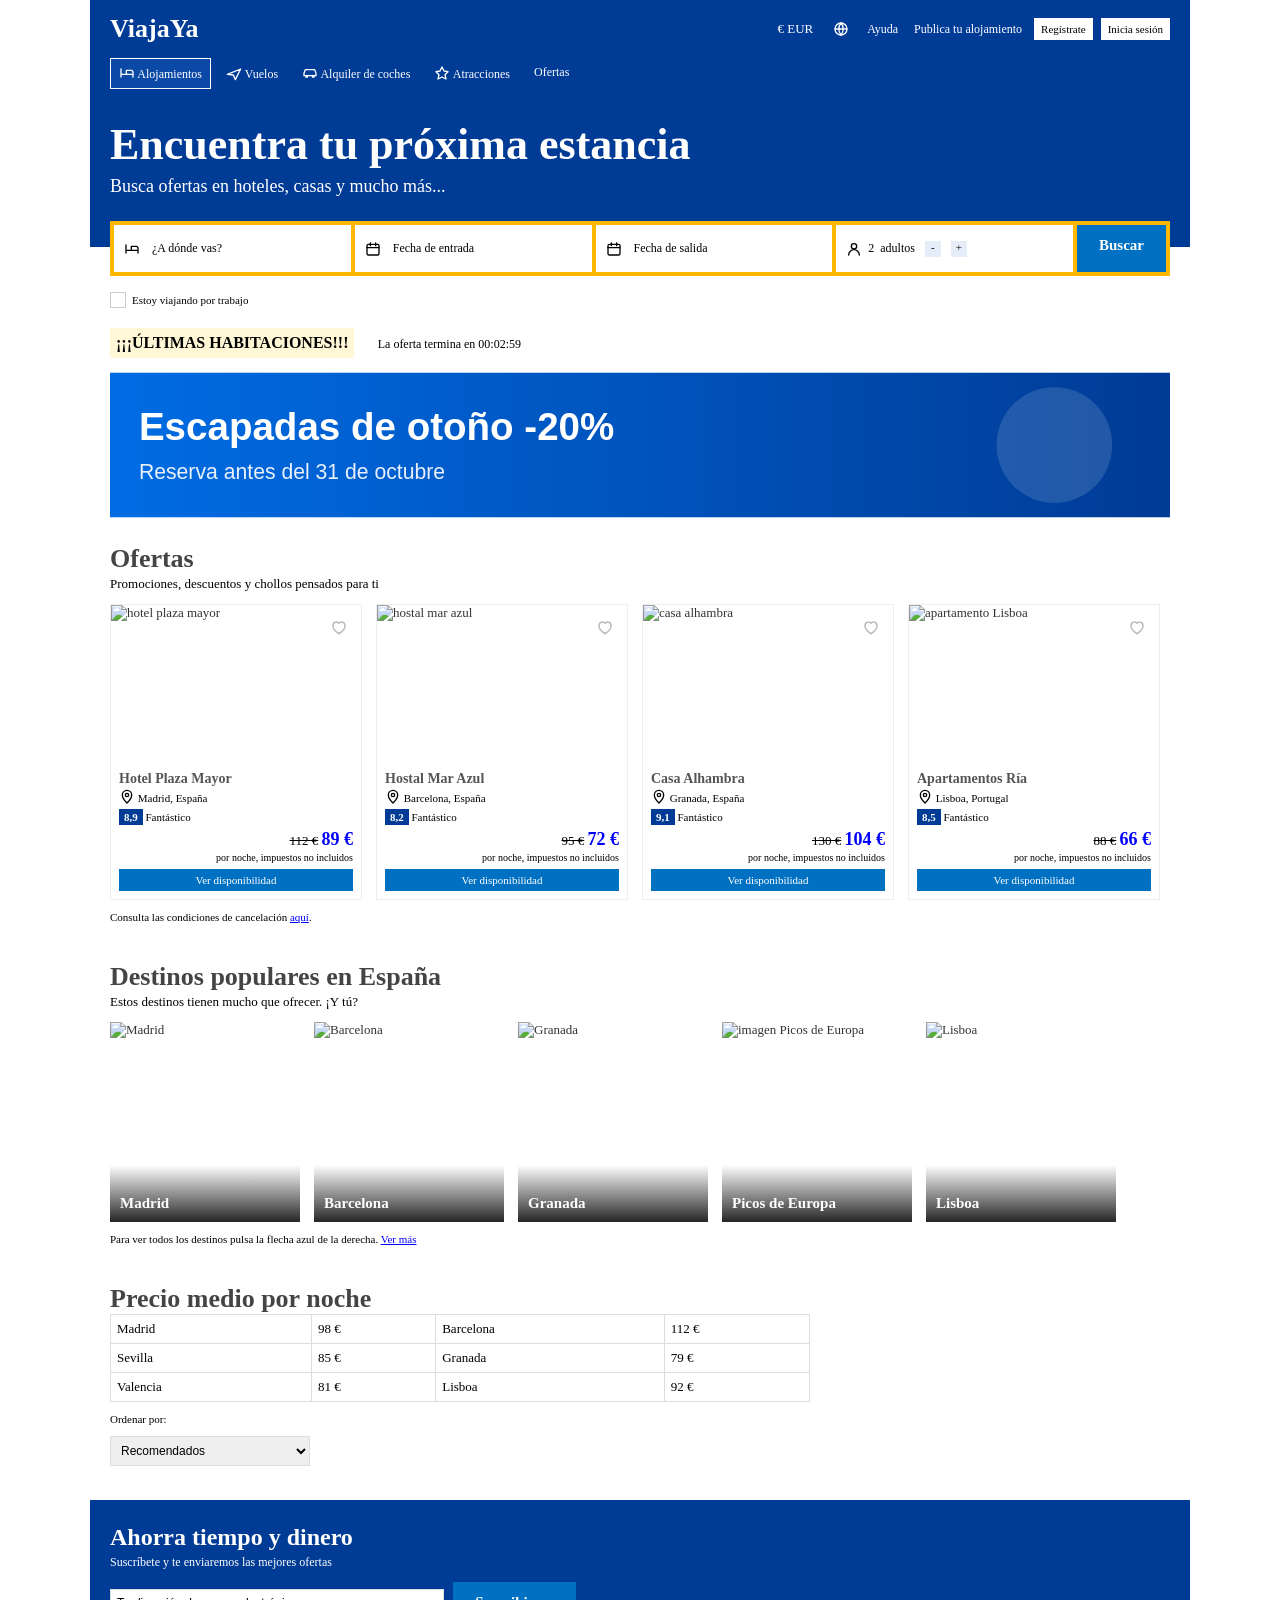
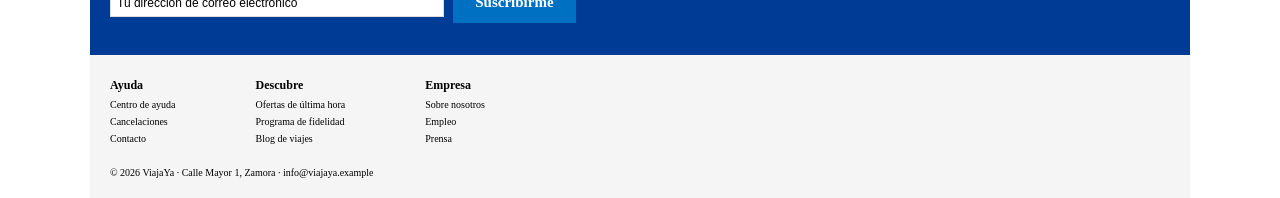
==== index.html @ 49c7dd2a "Rename viajaya.html to index.html" ====
<!DOCTYPE html>
<html lang="es">
<head>
<meta charset="utf-8">
<meta name="viewport" content="width=device-width, initial-scale=1, maximum-scale=1, user-scalable=no">
<title>Inicio</title>
<link rel="stylesheet" href="estilos-viajaya.css"> 
</head>
<body>
<div class="wrap">   

<div class="top">
  <div class="top1">
    <div class="logo">ViajaYa</div>
    <div class="right">
      <div class="lang">€ EUR
        <div class="dd"><div>EUR - Euro</div><div>USD - Dólar</div><div>GBP - Libra</div></div>
      </div>
      <div class="lang"><svg class="ic" aria-label="Seleccionar idioma" width="16" height="16" viewBox="0 0 24 24" fill="none" stroke="currentColor" stroke-width="2" stroke-linecap="round" stroke-linejoin="round"><circle cx="12" cy="12" r="9"/><path d="M3 12h18M12 3a14 14 0 0 1 0 18M12 3a14 14 0 0 0 0 18"/></svg>
        <div class="dd"><div>Español</div><div>English</div><div>Français</div></div>
      </div>
      <div class="link2" onclick="alert('Ayuda')">Ayuda</div>
      <div class="link2" onclick="alert('Publica tu alojamiento')">Publica tu alojamiento</div>
      <div class="reg" onclick="alert('Registro')">Regístrate</div>
      <div class="reg" onclick="alert('Acceso')">Inicia sesión</div>
    </div>
  </div>
  <div class="tabs">
    <div class="tab on" onclick="pestana(this)"><svg class="ic" aria-label="" width="16" height="16" viewBox="0 0 24 24" fill="none" stroke="currentColor" stroke-width="2" stroke-linecap="round" stroke-linejoin="round"><path d="M3 18V6M3 14h18v4M21 14v-3a3 3 0 0 0-3-3h-7v6"/></svg> Alojamientos</div>
    <div class="tab" onclick="pestana(this)"><svg class="ic" aria-label="" width="16" height="16" viewBox="0 0 24 24" fill="none" stroke="currentColor" stroke-width="2" stroke-linecap="round" stroke-linejoin="round"><path d="M2 14l20-8-8 16-3-7z"/></svg> Vuelos</div>
    <div class="tab" onclick="pestana(this)"><svg class="ic" aria-label="" width="16" height="16" viewBox="0 0 24 24" fill="none" stroke="currentColor" stroke-width="2" stroke-linecap="round" stroke-linejoin="round"><path d="M3 16v-4l2-5h14l2 5v4M3 16h18"/><circle cx="7" cy="17" r="1.500"/><circle cx="17" cy="17" r="1.500"/></svg> Alquiler de coches</div>
    <div class="tab" onclick="pestana(this)"><svg class="ic" aria-label="" width="16" height="16" viewBox="0 0 24 24" fill="none" stroke="currentColor" stroke-width="2" stroke-linecap="round" stroke-linejoin="round"><path d="M12 3l3 6 6 1-4.500 4.500L18 21l-6-3-6 3 1.500-6.500L3 10l6-1z"/></svg> Atracciones</div>
    <div class="tab" onclick="ir('ofertas')">Ofertas</div>
  </div>
  <div class="head">
    <div class="h1">Encuentra tu próxima estancia</div>
    <div class="sub">Busca ofertas en hoteles, casas y mucho más...</div>
  </div>
</div>

<div class="search" id="buscar">
  <div class="field"><svg class="ic" aria-label="Destino" width="16" height="16" viewBox="0 0 24 24" fill="none" stroke="currentColor" stroke-width="2" stroke-linecap="round" stroke-linejoin="round"><path d="M3 18V6M3 14h18v4M21 14v-3a3 3 0 0 0-3-3h-7v6"/></svg><label for="dest" class="ocultar">Destino</label><input type="text" aria-label="" id="dest" placeholder="¿A dónde vas?"></div>
  <div class="field"><svg class="ic" aria-label="Fecha de entrada" width="16" height="16" viewBox="0 0 24 24" fill="none" stroke="currentColor" stroke-width="2" stroke-linecap="round" stroke-linejoin="round"><rect x="3" y="5" width="18" height="16" rx="2"/><path d="M3 10h18M8 3v4M16 3v4"/></svg><label for="fin" class="ocultar">Fecha de entrada</label><input type="text" aria-label="" id="fin" placeholder="Fecha de entrada"></div>
  <div class="field"><svg class="ic" aria-label="Fecha de salida" width="16" height="16" viewBox="0 0 24 24" fill="none" stroke="currentColor" stroke-width="2" stroke-linecap="round" stroke-linejoin="round"><rect x="3" y="5" width="18" height="16" rx="2"/><path d="M3 10h18M8 3v4M16 3v4"/></svg><label for="fout" class="ocultar">Fecha de salida</label><input type="text" aria-label="" id="fout" placeholder="Fecha de salida"></div>
  <div class="field"><svg class="ic" aria-label="Número de adultos" width="16" height="16" viewBox="0 0 24 24" fill="none" stroke="currentColor" stroke-width="2" stroke-linecap="round" stroke-linejoin="round"><circle cx="12" cy="8" r="4"/><path d="M4 21a8 8 0 0 1 16 0"/></svg><span id="n">2</span> adultos
    <div class="mm" onclick="cambia(-1)">-</div><div class="mm" onclick="cambia(1)">+</div></div>
  <div class="go" onclick="buscar()">Buscar</div>
</div>
<div class="err" id="msg"></div>
<div class="opt"><div class="chk" onclick="this.classList.toggle('c')"></div> Estoy viajando por trabajo</div>

<div class="promo">¡¡¡ÚLTIMAS HABITACIONES!!!</div> <span class="cuenta">La oferta termina en <span id="cuenta">00:03:00</span></span>
<img class="banner" id="banner" alt="Escapadas de otoño -20%. Reserva antes del 31 de octubre" src="[data-uri]">

<div class="sec" id="ofertas">
  <div class="st">Ofertas</div>
  <div class="ss">Promociones, descuentos y chollos pensados para ti</div>
  <div class="row"><div class="hot" data-p="89"><img alt="hotel plaza mayor" src="https://picsum.photos/seed/hotel-madrid/250/160"><div class="fav" onclick="favorito(this)"><svg class="ic" aria-label="Marcar como favorito Hotel Plaza Mayor" width="18" height="18" viewBox="0 0 24 24" fill="none" stroke="currentColor" stroke-width="2" stroke-linecap="round" stroke-linejoin="round"><path d="M12 21s-8-5-8-11a4.500 4.500 0 0 1 8-3 4.500 4.500 0 0 1 8 3c0 6-8 11-8 11z"/></svg></div><div class="hn">Hotel Plaza Mayor</div><div class="hl"><svg class="ic" aria-label="Ubicación Hotel Plaza Mayor" width="16" height="16" viewBox="0 0 24 24" fill="none" stroke="currentColor" stroke-width="2" stroke-linecap="round" stroke-linejoin="round"><path d="M12 21s-7-6.500-7-12a7 7 0 0 1 14 0c0 5.500-7 12-7 12z"/><circle cx="12" cy="9" r="2.500"/></svg> Madrid, España</div><div class="rate"><span class="sc">8,9</span> Fantástico</div><div class="pr"><span class="old">112 €</span> <span class="new">89 €</span></div><div class="s">por noche, impuestos no incluidos</div><div class="b2" onclick="alert('Disponibilidad')">Ver disponibilidad</div></div><div class="hot" data-p="72"><img alt="hostal mar azul" src="https://picsum.photos/seed/hotel-barcelona/250/160"><div class="fav" onclick="favorito(this)"><svg class="ic" aria-label="Marcar como favorito Hostal Mar Azul" width="18" height="18" viewBox="0 0 24 24" fill="none" stroke="currentColor" stroke-width="2" stroke-linecap="round" stroke-linejoin="round"><path d="M12 21s-8-5-8-11a4.500 4.500 0 0 1 8-3 4.500 4.500 0 0 1 8 3c0 6-8 11-8 11z"/></svg></div><div class="hn">Hostal Mar Azul</div><div class="hl"><svg class="ic" aria-label="Ubicación Hostal Mar Azul" width="16" height="16" viewBox="0 0 24 24" fill="none" stroke="currentColor" stroke-width="2" stroke-linecap="round" stroke-linejoin="round"><path d="M12 21s-7-6.500-7-12a7 7 0 0 1 14 0c0 5.500-7 12-7 12z"/><circle cx="12" cy="9" r="2.500"/></svg> Barcelona, España</div><div class="rate"><span class="sc">8,2</span> Fantástico</div><div class="pr"><span class="old">95 €</span> <span class="new">72 €</span></div><div class="s">por noche, impuestos no incluidos</div><div class="b2" onclick="alert('Disponibilidad')">Ver disponibilidad</div></div><div class="hot" data-p="104"><img alt="casa alhambra" src="https://picsum.photos/seed/hotel-granada/250/160"><div class="fav" onclick="favorito(this)"><svg class="ic" aria-label="Marcar como favorito Casa Alhambra" width="18" height="18" viewBox="0 0 24 24" fill="none" stroke="currentColor" stroke-width="2" stroke-linecap="round" stroke-linejoin="round"><path d="M12 21s-8-5-8-11a4.500 4.500 0 0 1 8-3 4.500 4.500 0 0 1 8 3c0 6-8 11-8 11z"/></svg></div><div class="hn">Casa Alhambra</div><div class="hl"><svg class="ic" aria-label="Ubicación Casa Alhambra" width="16" height="16" viewBox="0 0 24 24" fill="none" stroke="currentColor" stroke-width="2" stroke-linecap="round" stroke-linejoin="round"><path d="M12 21s-7-6.500-7-12a7 7 0 0 1 14 0c0 5.500-7 12-7 12z"/><circle cx="12" cy="9" r="2.500"/></svg> Granada, España</div><div class="rate"><span class="sc">9,1</span> Fantástico</div><div class="pr"><span class="old">130 €</span> <span class="new">104 €</span></div><div class="s">por noche, impuestos no incluidos</div><div class="b2" onclick="alert('Disponibilidad')">Ver disponibilidad</div></div><div class="hot" data-p="66"><img alt="apartamento Lisboa" src="https://picsum.photos/seed/hotel-lisboa/250/160"><div class="fav" onclick="favorito(this)"><svg class="ic" aria-label="Marcar como favorito Apartamentos Ría" width="18" height="18" viewBox="0 0 24 24" fill="none" stroke="currentColor" stroke-width="2" stroke-linecap="round" stroke-linejoin="round"><path d="M12 21s-8-5-8-11a4.500 4.500 0 0 1 8-3 4.500 4.500 0 0 1 8 3c0 6-8 11-8 11z"/></svg></div><div class="hn">Apartamentos Ría</div><div class="hl"><svg class="ic" aria-label="Ubicación Apartamentos Ría" width="16" height="16" viewBox="0 0 24 24" fill="none" stroke="currentColor" stroke-width="2" stroke-linecap="round" stroke-linejoin="round"><path d="M12 21s-7-6.500-7-12a7 7 0 0 1 14 0c0 5.500-7 12-7 12z"/><circle cx="12" cy="9" r="2.500"/></svg> Lisboa, Portugal</div><div class="rate"><span class="sc">8,5</span> Fantástico</div><div class="pr"><span class="old">88 €</span> <span class="new">66 €</span></div><div class="s">por noche, impuestos no incluidos</div><div class="b2" onclick="alert('Disponibilidad')">Ver disponibilidad</div></div></div>
  <p>Consulta las condiciones de cancelación <a href="#">aquí</a>.</p>
</div>

<div class="sec">
  <div class="st">Destinos populares en España</div>
  <div class="ss">Estos destinos tienen mucho que ofrecer. ¡Y tú?</div>
  <div class="row"><div class="dest"><img alt="Madrid" src="https://picsum.photos/seed/madrid-city/190/200"><div class="dn">Madrid</div></div><div class="dest"><img alt="Barcelona" src="https://picsum.photos/seed/barcelona-beach/190/200"><div class="dn">Barcelona</div></div><div class="dest"><img alt="Granada" src="https://picsum.photos/seed/granada-alhambra/190/200"><div class="dn">Granada</div></div><div class="dest"><img alt="imagen Picos de Europa" src="https://picsum.photos/seed/picos-mountain/190/200"><div class="dn">Picos de Europa</div></div><div class="dest"><img alt="Lisboa" src="https://picsum.photos/seed/lisboa-tram/190/200"><div class="dn">Lisboa</div></div></div>
  <p>Para ver todos los destinos pulsa la flecha azul de la derecha. <a href="#">Ver más</a></p>
</div>

<div class="sec">
  <div class="st">Precio medio por noche</div>
  <table>
    <tr><td>Madrid</td><td>98 €</td><td>Barcelona</td><td>112 €</td></tr>
    <tr><td>Sevilla</td><td>85 €</td><td>Granada</td><td>79 €</td></tr>
    <tr><td>Valencia</td><td>81 €</td><td>Lisboa</td><td>92 €</td></tr>
  </table>
  <p>Ordenar por:</p>
  <label for="ordenar" class="ocultar">Ordenar por:</label>
  <select id="ordenar">
    <option value="Recomendados" aria-label="">Recomendados</option>
    <option value="Precio más bajo" aria-label="">Precio más bajo</option>
    <option value="Mejor valorados" aria-label="">Mejor valorados</option>
  </select>
</div>

<div class="news">
  <div class="st2">Ahorra tiempo y dinero</div>
  <div class="ss2">Suscríbete y te enviaremos las mejores ofertas</div>
  <label for="mail" class="ocultar">Dirección de correo electrónico</label>
  <input type="text" aria-label="" id="mail" autocomplete="email" placeholder="Tu dirección de correo electrónico">
  <div class="go" onclick="suscribe()">Suscribirme</div>
  <div class="err" id="msg2"></div>
</div>

<div class="pop" id="pop"><div class="popb"><div class="x" onclick="document.getElementById('pop').style.display='none'">x</div><div class="st2">¡10% de descuento!</div><p>Suscríbete hoy y recibe un cupón para tu primera reserva.</p><div class="go" onclick="document.getElementById('pop').style.display='none'">Quiero mi cupón</div></div></div>
<div class="foot">
  <div class="cols">
    <div><div class="ft">Ayuda</div><div>Centro de ayuda</div><div>Cancelaciones</div><div>Contacto</div></div>
    <div><div class="ft">Descubre</div><div>Ofertas de última hora</div><div>Programa de fidelidad</div><div>Blog de viajes</div></div>
    <div><div class="ft">Empresa</div><div>Sobre nosotros</div><div>Empleo</div><div>Prensa</div></div>
  </div>
  <div class="copy">© 2026 ViajaYa · Calle Mayor 1, Zamora · info@viajaya.example</div>
</div>

</div>
<script>

var banners=["[data-uri]", "[data-uri]", "[data-uri]"],bi=0;
setInterval(function(){bi=(bi+1)%banners.length;document.getElementById('banner').src=banners[bi];},3000);
var seg=180;
setInterval(function(){
  if(seg>0)seg--;
  var m=Math.floor(seg/60),s=seg%60;
  document.getElementById('cuenta').innerHTML='00:0'+m+':'+(s<10?'0':'')+s;
},1000);
setTimeout(function(){document.getElementById('pop').style.display='block';},6000);
function favorito(el){
  var on=el.getAttribute('data-on')=='1';
  el.setAttribute('data-on',on?'0':'1');
  el.style.background=on?'#fff':'#e63946';
  el.style.color=on?'#bbb':'#fff';
}
function pestana(el){
  var t=document.getElementsByClassName('tab');
  for(var i=0;i<t.length;i++)t[i].className='tab';
  el.className='tab on';
}
function ordenar(op){
  var fila=document.getElementById('ofertas').getElementsByClassName('row')[0];
  var items=Array.prototype.slice.call(fila.children);
  items.sort(function(a,b){
    var pa=parseInt(a.getAttribute('data-p')),pb=parseInt(b.getAttribute('data-p'));
    return op==1?pa-pb:0;
  });
  for(var i=0;i<items.length;i++)fila.appendChild(items[i]);
  ir('ofertas');
}
function ir(id){document.getElementById(id).scrollIntoView();}
function cambia(d){var n=document.getElementById('n');var v=parseInt(n.innerHTML)+d;if(v>0)n.innerHTML=v;}
function buscar(){
  var d=document.getElementById('dest'),a=document.getElementById('fin');
  if(!d.value||!a.value){d.style.border='2px solid red';a.style.border='2px solid red';document.getElementById('msg').innerHTML='Error';}
  else{document.getElementById('msg').innerHTML='Buscando...';}
}
function suscribe(){
  var m=document.getElementById('mail');
  document.getElementById('msg2').innerHTML=m.value?'Suscrito':'Error';
}
</script>
</body>
</html>
---- estilos-viajaya.css ----
* { outline: none; }
body { margin: 0; font-family: Georgia, serif; font-size: 13px; background: #fff; color: #333; }
.wrap { width: 1100px; margin: 0 auto; }
.top { background: #003b95; color: #fff; padding-bottom: 50px; }
.top1 { display: flex; justify-content: space-between; align-items: center; padding: 14px 20px; }
.logo { font-size: 26px; font-weight: bold; color: #fff; }
.right { display: flex; gap: 8px; align-items: center; }
.lang { position: relative; padding: 4px 6px; cursor: pointer; color: #fff; }
.dd { display: none; position: absolute; top: 26px; right: 0; background: #fff; width: 120px; z-index: 5; }
.lang:hover .dd { display: block; }
.dd div { padding: 5px 6px; color: #000; font-size: 11px; }
.link2 { color: #fff; cursor: pointer; font-size: 12px; padding: 2px 4px; }
.reg { background: #fff; color: #000; padding: 4px 6px; cursor: pointer; font-size: 11px; border: 1px solid #fff; }
.tabs { display: flex; gap: 6px; padding: 0 20px; }
.tab { padding: 6px 8px; color: #fff; cursor: pointer; font-size: 12px; border: 1px solid transparent; }
.tab.on { border-color: #fff; background: #0a4aa6; }
.head { padding: 30px 20px 0; }
.h1 { font-size: 44px; font-weight: bold; color: #fff; }
.sub { font-size: 18px; color: #fff; margin-top: 6px; }
.ic { vertical-align: -3px; }
.search { display: flex; margin: -26px 20px 0; border: 4px solid #ffb700; background: #ffb700; gap: 4px; position: relative; }
.field { background: #fff; width: 230px; padding: 10px; color: #000; display: flex; align-items: center; gap: 6px; font-size: 12px; }
.field input { border: 0; width: 170px; font-size: 12px; font-family: Georgia, serif; }
::placeholder { color: #000; }
.mm { background: #e5edf9; color: #000; width: 16px; height: 16px; text-align: center; cursor: pointer; margin-left: 4px; font-size: 11px; }
.go { background: #0071c2; color: #fff; padding: 12px 22px; cursor: pointer; font-weight: bold; font-size: 15px; display: inline-block; }
.err { color: red; font-size: 12px; padding: 4px 20px; }
.opt { padding: 8px 20px; color: #000; font-size: 11px; display: flex; align-items: center; gap: 6px; }
.chk { width: 14px; height: 14px; border: 1px solid #ccc; }
.chk.c { background: #ddd; }
.promo { margin: 12px 20px; padding: 6px; background: #fff7d6; color: #000; font-weight: bold; font-size: 16px; animation: blink 1s step-start infinite; display: inline-block; }
@keyframes blink { 50% { opacity: 0; } }
.banner { display: block; margin: 0 20px 10px; width: 1060px; height: 150px; }
.sec { padding: 14px 20px; }
.st { font-size: 26px; font-weight: bold; color: #444; }
.ss { color: black; margin: 2px 0 12px; font-size: 13px; }
.row { display: flex; gap: 14px; }
.hot { width: 250px; position: relative; border: 1px solid #eee; padding-bottom: 8px; }
.hot img { width: 250px; height: 160px; display: block; }
.fav { position: absolute; top: 8px; right: 8px; width: 28px; height: 28px; border-radius: 14px; background: #fff; color: #bbb; display: flex; align-items: center; justify-content: center; cursor: pointer; }
.hn { font-weight: bold; font-size: 14px; color: #555; padding: 6px 8px 0; }
.hl { color: black; font-size: 11px; padding: 2px 8px; }
.rate { padding: 4px 8px; color: black; font-size: 11px; }
.sc { background: #003b95; color: white; padding: 2px 5px; font-weight: bold; }
.pr { padding: 2px 8px; text-align: right; }
.old { color: black; text-decoration: line-through; }
.new { color: #0000ff; font-size: 18px; font-weight: bold; }
.s { font-size: 10px; color: black; text-align: right; padding: 0 8px 6px; }
.b2 { background: #0071c2; color: white; text-align: center; margin: 0 8px; padding: 5px; cursor: pointer; font-size: 11px; }
.dest { width: 190px; position: relative; }
.dest img { width: 190px; height: 200px; display: block; }
.dn { position: absolute; bottom: 0; left: 0; width: 100%; box-sizing: border-box; padding:30px 10px 10px 10px; color: #fff; font-weight: bold; font-size: 15px; background: linear-gradient(to top, rgba(0, 0, 0, 0.85) 0%, rgba(0, 0, 0, 0) 100%); }
p { text-align: justify; line-height: 1.1; font-size: 11px; color: black; }
a { color: #0000ff; text-decoration: none; text-decoration: underline;}
table { border-collapse: collapse; width: 700px; }
td { border: 1px solid #ddd; padding: 6px; color: black; }
select, input { padding: 6px; font-size: 12px; }
select { width: 200px; border: 1px solid #ddd; }
.news { background: #003b95; padding: 24px 20px; margin-top: 20px; }
.st2 { font-size: 24px; font-weight: bold; color: #fff; }
.ss2 { color: #fff; margin: 4px 0 12px; font-size: 12px; }
.news input { width: 320px; border: 1px solid #ddd; margin-right: 6px; }
.foot { background: #f5f5f5; padding: 20px; font-size: 10px; color: black; }
.cols { display: flex; gap: 80px; }
.cols div div { padding: 3px 0; }
.ft { font-weight: bold; font-size: 12px; color: black; }
.copy { margin-top: 20px; }
.cuenta { color: #000; font-size: 12px; }
.pop { display: none; position: fixed; top: 0; left: 0; width: 100%; height: 100%; background: rgba(0,0,0,.55); z-index: 20; }
.popb { background: #fff; width: 380px; margin: 160px auto; padding: 24px; position: relative; }
.popb .st2 { color: #7d9fd6; }
.x { position: absolute; top: 6px; right: 8px; width: 14px; height: 14px; font-size: 11px; color: #ccc; cursor: pointer; }
.ocultar { position: absolute; width: 1px; height: 1px; padding: 0; margin: -1px; overflow: hidden; clip: rect(0, 0, 0, 0); white-space: nowrap; border: 0 }
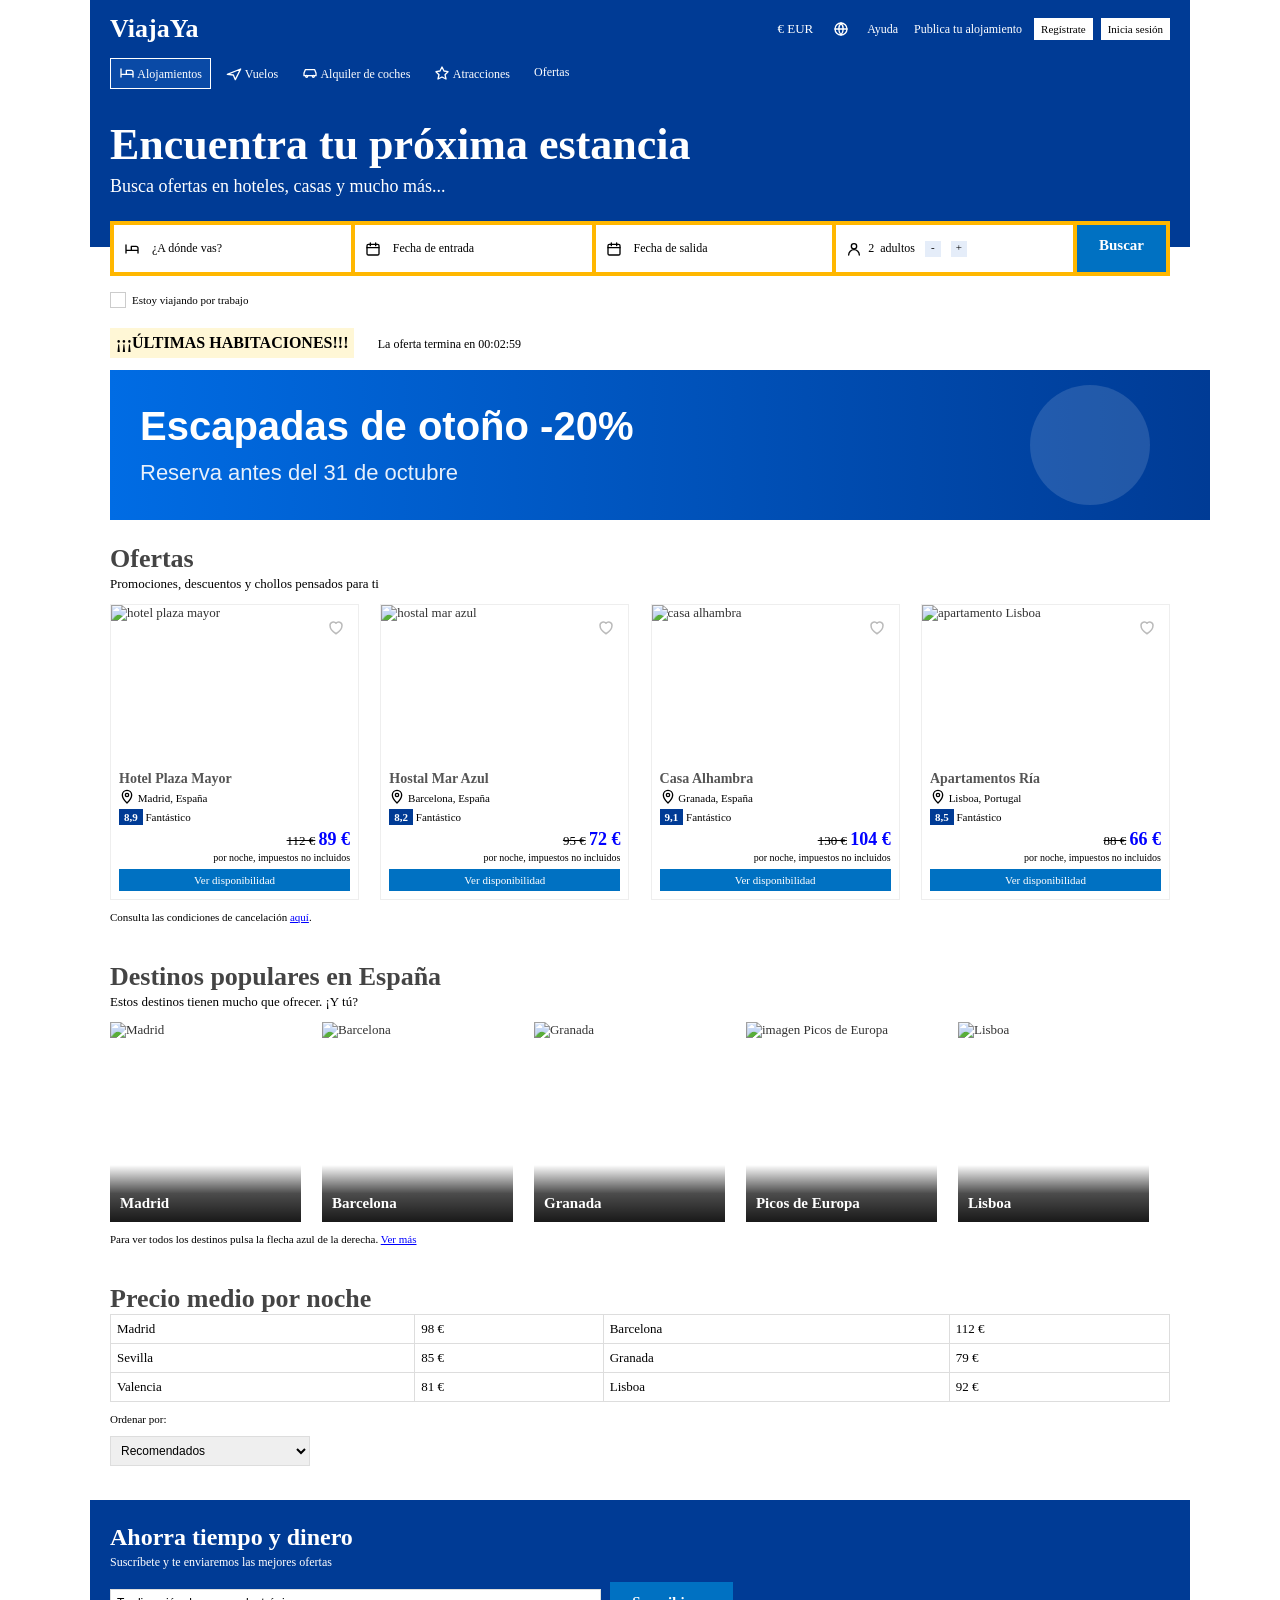
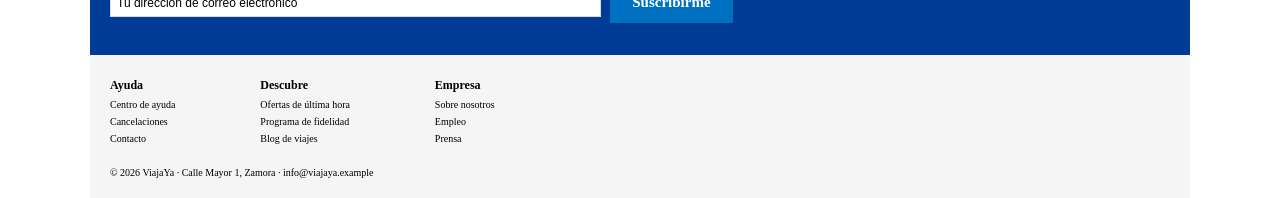
==== commit 13808c78: "Update index.html" ====
--- a/index.html
+++ b/index.html
@@ -26,10 +26,10 @@
     </div>
   </div>
   <div class="tabs">
-    <div class="tab on" onclick="pestana(this)"><svg class="ic" aria-label="" width="16" height="16" viewBox="0 0 24 24" fill="none" stroke="currentColor" stroke-width="2" stroke-linecap="round" stroke-linejoin="round"><path d="M3 18V6M3 14h18v4M21 14v-3a3 3 0 0 0-3-3h-7v6"/></svg> Alojamientos</div>
-    <div class="tab" onclick="pestana(this)"><svg class="ic" aria-label="" width="16" height="16" viewBox="0 0 24 24" fill="none" stroke="currentColor" stroke-width="2" stroke-linecap="round" stroke-linejoin="round"><path d="M2 14l20-8-8 16-3-7z"/></svg> Vuelos</div>
-    <div class="tab" onclick="pestana(this)"><svg class="ic" aria-label="" width="16" height="16" viewBox="0 0 24 24" fill="none" stroke="currentColor" stroke-width="2" stroke-linecap="round" stroke-linejoin="round"><path d="M3 16v-4l2-5h14l2 5v4M3 16h18"/><circle cx="7" cy="17" r="1.500"/><circle cx="17" cy="17" r="1.500"/></svg> Alquiler de coches</div>
-    <div class="tab" onclick="pestana(this)"><svg class="ic" aria-label="" width="16" height="16" viewBox="0 0 24 24" fill="none" stroke="currentColor" stroke-width="2" stroke-linecap="round" stroke-linejoin="round"><path d="M12 3l3 6 6 1-4.500 4.500L18 21l-6-3-6 3 1.500-6.500L3 10l6-1z"/></svg> Atracciones</div>
+    <div class="tab on" onclick="pestana(this)"><svg class="ic" aria-hidden="true" width="16" height="16" viewBox="0 0 24 24" fill="none" stroke="currentColor" stroke-width="2" stroke-linecap="round" stroke-linejoin="round"><path d="M3 18V6M3 14h18v4M21 14v-3a3 3 0 0 0-3-3h-7v6"/></svg> Alojamientos</div>
+    <div class="tab" onclick="pestana(this)"><svg class="ic" aria-hidden="true" width="16" height="16" viewBox="0 0 24 24" fill="none" stroke="currentColor" stroke-width="2" stroke-linecap="round" stroke-linejoin="round"><path d="M2 14l20-8-8 16-3-7z"/></svg> Vuelos</div>
+    <div class="tab" onclick="pestana(this)"><svg class="ic" aria-hidden="true" width="16" height="16" viewBox="0 0 24 24" fill="none" stroke="currentColor" stroke-width="2" stroke-linecap="round" stroke-linejoin="round"><path d="M3 16v-4l2-5h14l2 5v4M3 16h18"/><circle cx="7" cy="17" r="1.500"/><circle cx="17" cy="17" r="1.500"/></svg> Alquiler de coches</div>
+    <div class="tab" onclick="pestana(this)"><svg class="ic" aria-hidden="true" width="16" height="16" viewBox="0 0 24 24" fill="none" stroke="currentColor" stroke-width="2" stroke-linecap="round" stroke-linejoin="round"><path d="M12 3l3 6 6 1-4.500 4.500L18 21l-6-3-6 3 1.500-6.500L3 10l6-1z"/></svg> Atracciones</div>
     <div class="tab" onclick="ir('ofertas')">Ofertas</div>
   </div>
   <div class="head">
@@ -76,9 +76,9 @@
   <p>Ordenar por:</p>
   <label for="ordenar" class="ocultar">Ordenar por:</label>
   <select id="ordenar">
-    <option value="Recomendados" aria-label="">Recomendados</option>
-    <option value="Precio más bajo" aria-label="">Precio más bajo</option>
-    <option value="Mejor valorados" aria-label="">Mejor valorados</option>
+    <option value="Recomendados" aria-hidden="true">Recomendados</option>
+    <option value="Precio más bajo" aria-hidden="true">Precio más bajo</option>
+    <option value="Mejor valorados" aria-hidden="true">Mejor valorados</option>
   </select>
 </div>
 
@@ -86,7 +86,7 @@
   <div class="st2">Ahorra tiempo y dinero</div>
   <div class="ss2">Suscríbete y te enviaremos las mejores ofertas</div>
   <label for="mail" class="ocultar">Dirección de correo electrónico</label>
-  <input type="text" aria-label="" id="mail" autocomplete="email" placeholder="Tu dirección de correo electrónico">
+  <input type="text" aria-hidden="true" id="mail" autocomplete="email" placeholder="Tu dirección de correo electrónico">
   <div class="go" onclick="suscribe()">Suscribirme</div>
   <div class="err" id="msg2"></div>
 </div>
--- a/estilos-viajaya.css
+++ b/estilos-viajaya.css
@@ -1,12 +1,12 @@
 * { outline: none; }
 body { margin: 0; font-family: Georgia, serif; font-size: 13px; background: #fff; color: #333; }
-.wrap { width: 1100px; margin: 0 auto; }
+.wrap { width: 100%; max-width: 1100px; margin: 0 auto; }
 .top { background: #003b95; color: #fff; padding-bottom: 50px; }
 .top1 { display: flex; justify-content: space-between; align-items: center; padding: 14px 20px; }
 .logo { font-size: 26px; font-weight: bold; color: #fff; }
 .right { display: flex; gap: 8px; align-items: center; }
 .lang { position: relative; padding: 4px 6px; cursor: pointer; color: #fff; }
-.dd { display: none; position: absolute; top: 26px; right: 0; background: #fff; width: 120px; z-index: 5; }
+.dd { display: none; position: absolute; top: 26px; right: 0; background: #fff; width: 100%x; z-index: 5; }
 .lang:hover .dd { display: block; }
 .dd div { padding: 5px 6px; color: #000; font-size: 11px; }
 .link2 { color: #fff; cursor: pointer; font-size: 12px; padding: 2px 4px; }
@@ -19,8 +19,8 @@
 .sub { font-size: 18px; color: #fff; margin-top: 6px; }
 .ic { vertical-align: -3px; }
 .search { display: flex; margin: -26px 20px 0; border: 4px solid #ffb700; background: #ffb700; gap: 4px; position: relative; }
-.field { background: #fff; width: 230px; padding: 10px; color: #000; display: flex; align-items: center; gap: 6px; font-size: 12px; }
-.field input { border: 0; width: 170px; font-size: 12px; font-family: Georgia, serif; }
+.field { background: #fff; width: 22%; padding: 10px; color: #000; display: flex; align-items: center; gap: 6px; font-size: 12px; }
+.field input { border: 0; width: 75%; font-size: 12px; font-family: Georgia, serif; }
 ::placeholder { color: #000; }
 .mm { background: #e5edf9; color: #000; width: 16px; height: 16px; text-align: center; cursor: pointer; margin-left: 4px; font-size: 11px; }
 .go { background: #0071c2; color: #fff; padding: 12px 22px; cursor: pointer; font-weight: bold; font-size: 15px; display: inline-block; }
@@ -30,13 +30,13 @@
 .chk.c { background: #ddd; }
 .promo { margin: 12px 20px; padding: 6px; background: #fff7d6; color: #000; font-weight: bold; font-size: 16px; animation: blink 1s step-start infinite; display: inline-block; }
 @keyframes blink { 50% { opacity: 0; } }
-.banner { display: block; margin: 0 20px 10px; width: 1060px; height: 150px; }
+.banner { display: block; margin: 0 20px 10px; width: 100%;max-width: 1100px; height: 150px; }
 .sec { padding: 14px 20px; }
 .st { font-size: 26px; font-weight: bold; color: #444; }
 .ss { color: black; margin: 2px 0 12px; font-size: 13px; }
-.row { display: flex; gap: 14px; }
-.hot { width: 250px; position: relative; border: 1px solid #eee; padding-bottom: 8px; }
-.hot img { width: 250px; height: 160px; display: block; }
+.row { display: flex; gap: 2%; }
+.hot { width: 23.5%; position: relative; border: 1px solid #eee; padding-bottom: 8px; }
+.hot img { width: 100%; height: 160px; display: block; }
 .fav { position: absolute; top: 8px; right: 8px; width: 28px; height: 28px; border-radius: 14px; background: #fff; color: #bbb; display: flex; align-items: center; justify-content: center; cursor: pointer; }
 .hn { font-weight: bold; font-size: 14px; color: #555; padding: 6px 8px 0; }
 .hl { color: black; font-size: 11px; padding: 2px 8px; }
@@ -47,27 +47,27 @@
 .new { color: #0000ff; font-size: 18px; font-weight: bold; }
 .s { font-size: 10px; color: black; text-align: right; padding: 0 8px 6px; }
 .b2 { background: #0071c2; color: white; text-align: center; margin: 0 8px; padding: 5px; cursor: pointer; font-size: 11px; }
-.dest { width: 190px; position: relative; }
-.dest img { width: 190px; height: 200px; display: block; }
-.dn { position: absolute; bottom: 0; left: 0; width: 100%; box-sizing: border-box; padding:30px 10px 10px 10px; color: #fff; font-weight: bold; font-size: 15px; background: linear-gradient(to top, rgba(0, 0, 0, 0.85) 0%, rgba(0, 0, 0, 0) 100%); }
+.dest { width: 18%; position: relative; }
+.dest img { width: 100%;max-width: 200px; height: 200px; display: block; }
+.dn { position: absolute; bottom: 0; left: 0; width: 100%; box-sizing: border-box; padding:30px 10px 10px 10px; color: #fff; font-weight: bold; font-size: 15px; background: linear-gradient(to top, rgba(0, 0, 0, 0.9) 0%, rgba(0, 0, 0, 0.7) 50%, transparent 100%); }
 p { text-align: justify; line-height: 1.1; font-size: 11px; color: black; }
-a { color: #0000ff; text-decoration: none; text-decoration: underline;}
-table { border-collapse: collapse; width: 700px; }
+a { color: #0000ff; text-decoration: none; text-decoration: underline; }
+table { border-collapse: collapse; width: 100%; }
 td { border: 1px solid #ddd; padding: 6px; color: black; }
 select, input { padding: 6px; font-size: 12px; }
-select { width: 200px; border: 1px solid #ddd; }
+select { width: 100%;max-width: 200px; border: 1px solid #ddd; }
 .news { background: #003b95; padding: 24px 20px; margin-top: 20px; }
 .st2 { font-size: 24px; font-weight: bold; color: #fff; }
 .ss2 { color: #fff; margin: 4px 0 12px; font-size: 12px; }
-.news input { width: 320px; border: 1px solid #ddd; margin-right: 6px; }
+.news input { width: 45%; border: 1px solid #ddd; margin-right: 6px; }
 .foot { background: #f5f5f5; padding: 20px; font-size: 10px; color: black; }
-.cols { display: flex; gap: 80px; }
+.cols { display: flex; gap: 8%; }
 .cols div div { padding: 3px 0; }
 .ft { font-weight: bold; font-size: 12px; color: black; }
 .copy { margin-top: 20px; }
 .cuenta { color: #000; font-size: 12px; }
 .pop { display: none; position: fixed; top: 0; left: 0; width: 100%; height: 100%; background: rgba(0,0,0,.55); z-index: 20; }
-.popb { background: #fff; width: 380px; margin: 160px auto; padding: 24px; position: relative; }
+.popb { background: #fff; width: 90%; margin: 160px auto; padding: 24px; position: relative; }
 .popb .st2 { color: #7d9fd6; }
 .x { position: absolute; top: 6px; right: 8px; width: 14px; height: 14px; font-size: 11px; color: #ccc; cursor: pointer; }
 .ocultar { position: absolute; width: 1px; height: 1px; padding: 0; margin: -1px; overflow: hidden; clip: rect(0, 0, 0, 0); white-space: nowrap; border: 0 }
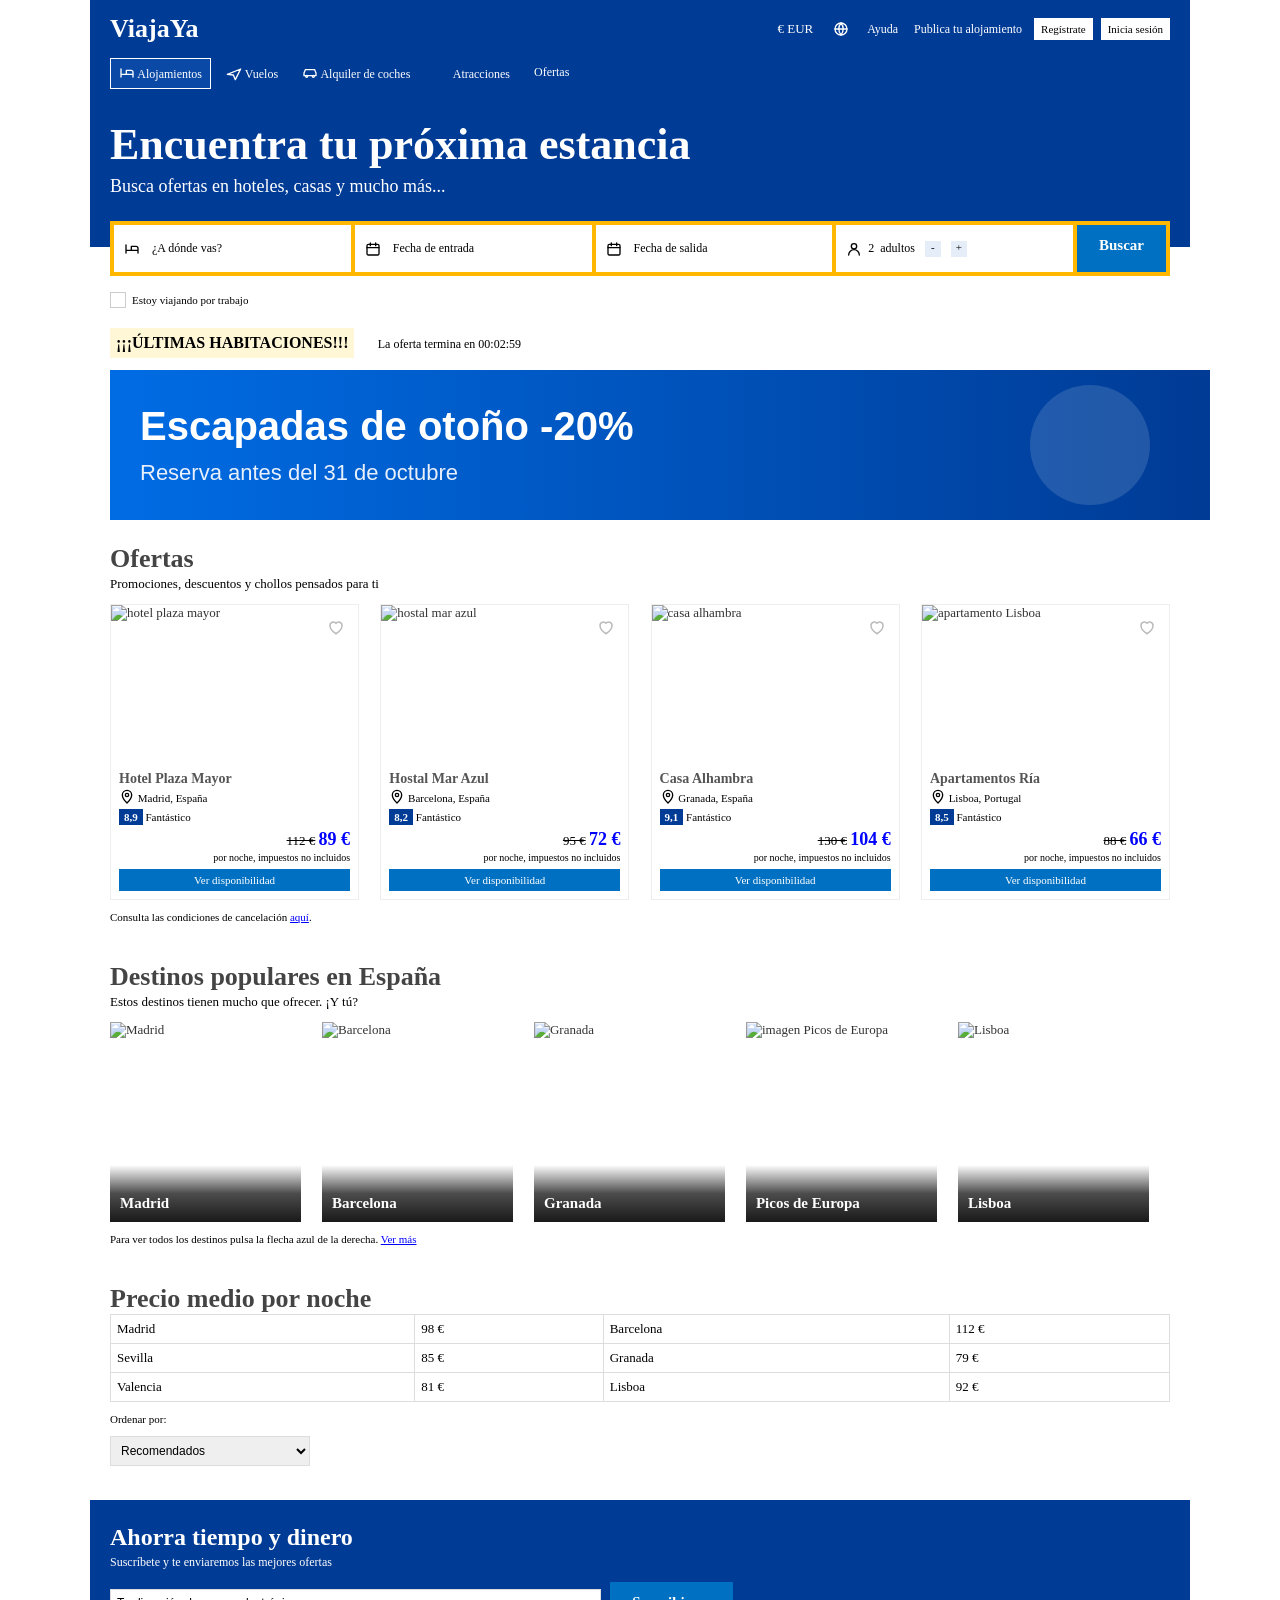
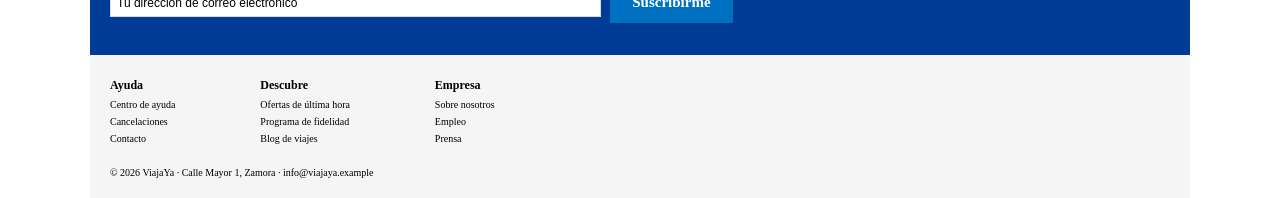
==== commit 43bbc7fa: "Update index.html" ====
--- a/index.html
+++ b/index.html
@@ -26,11 +26,11 @@
     </div>
   </div>
   <div class="tabs">
-    <div class="tab on" onclick="pestana(this)"><svg class="ic" aria-hidden="true" width="16" height="16" viewBox="0 0 24 24" fill="none" stroke="currentColor" stroke-width="2" stroke-linecap="round" stroke-linejoin="round"><path d="M3 18V6M3 14h18v4M21 14v-3a3 3 0 0 0-3-3h-7v6"/></svg> Alojamientos</div>
-    <div class="tab" onclick="pestana(this)"><svg class="ic" aria-hidden="true" width="16" height="16" viewBox="0 0 24 24" fill="none" stroke="currentColor" stroke-width="2" stroke-linecap="round" stroke-linejoin="round"><path d="M2 14l20-8-8 16-3-7z"/></svg> Vuelos</div>
-    <div class="tab" onclick="pestana(this)"><svg class="ic" aria-hidden="true" width="16" height="16" viewBox="0 0 24 24" fill="none" stroke="currentColor" stroke-width="2" stroke-linecap="round" stroke-linejoin="round"><path d="M3 16v-4l2-5h14l2 5v4M3 16h18"/><circle cx="7" cy="17" r="1.500"/><circle cx="17" cy="17" r="1.500"/></svg> Alquiler de coches</div>
-    <div class="tab" onclick="pestana(this)"><svg class="ic" aria-hidden="true" width="16" height="16" viewBox="0 0 24 24" fill="none" stroke="currentColor" stroke-width="2" stroke-linecap="round" stroke-linejoin="round"><path d="M12 3l3 6 6 1-4.500 4.500L18 21l-6-3-6 3 1.500-6.500L3 10l6-1z"/></svg> Atracciones</div>
-    <div class="tab" onclick="ir('ofertas')">Ofertas</div>
+    <div class="tab on" onclick="pestana(this)" aria-label="Alojamientos"><svg class="ic" aria-hidden="true" width="16" height="16" viewBox="0 0 24 24" fill="none" stroke="currentColor" stroke-width="2" stroke-linecap="round" stroke-linejoin="round"><path d="M3 18V6M3 14h18v4M21 14v-3a3 3 0 0 0-3-3h-7v6"/></svg> Alojamientos</div>
+    <div class="tab" onclick="pestana(this)" aria-label="Vuelos"><svg class="ic" aria-hidden="true" width="16" height="16" viewBox="0 0 24 24" fill="none" stroke="currentColor" stroke-width="2" stroke-linecap="round" stroke-linejoin="round"><path d="M2 14l20-8-8 16-3-7z"/></svg> Vuelos</div>
+    <div class="tab" onclick="pestana(this)" aria-label="Alquiler de coches"><svg class="ic" aria-hidden="true" width="16" height="16" viewBox="0 0 24 24" fill="none" stroke="currentColor" stroke-width="2" stroke-linecap="round" stroke-linejoin="round"><path d="M3 16v-4l2-5h14l2 5v4M3 16h18"/><circle cx="7" cy="17" r="1.500"/><circle cx="17" cy="17" r="1.500"/></svg> Alquiler de coches</div>
+    <div class="tab" onclick="pestana(this)" aria-label="Atracciones"><svg class="ic" aria-hidden="true" width="16" height="16" viewBox="0 0 24 24" fill="none" stroke("stroke") stroke-width("strokeWidth") stroke-linecap("strokeLinecap") stroke-linejoin("strokeLinejoin")><path d("path")/></svg> Atracciones</div>
+    <div class="tab" onclick="ir('ofertas')" aria-label="Ofertas">Ofertas</div>
   </div>
   <div class="head">
     <div class="h1">Encuentra tu próxima estancia</div>
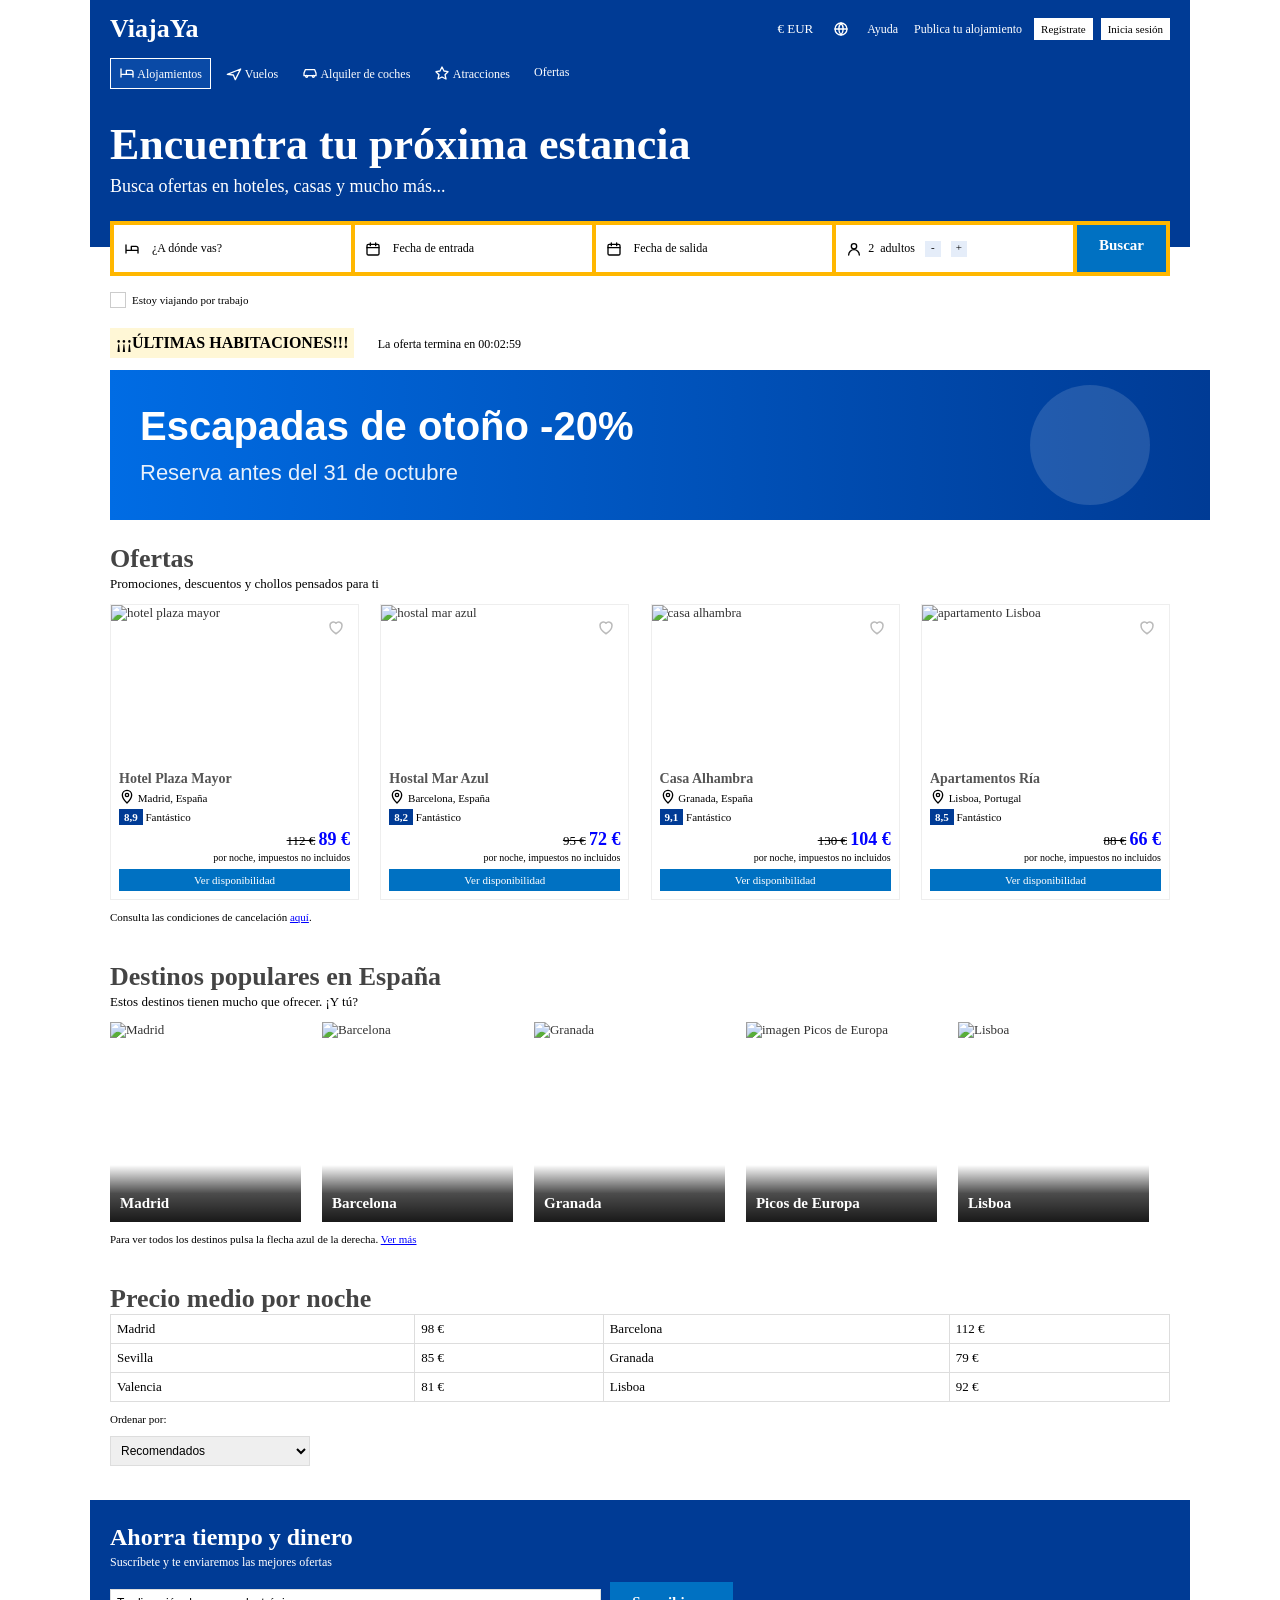
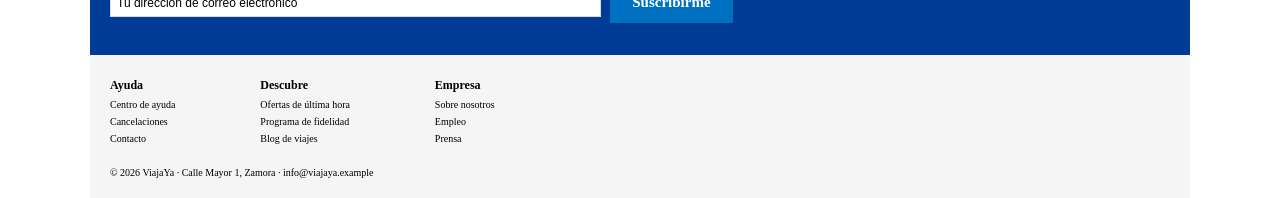
==== commit 3ccdc116: "Update index.html" ====
--- a/index.html
+++ b/index.html
@@ -26,11 +26,11 @@
     </div>
   </div>
   <div class="tabs">
-    <div class="tab on" onclick="pestana(this)" aria-label="Alojamientos"><svg class="ic" aria-hidden="true" width="16" height="16" viewBox="0 0 24 24" fill="none" stroke="currentColor" stroke-width="2" stroke-linecap="round" stroke-linejoin="round"><path d="M3 18V6M3 14h18v4M21 14v-3a3 3 0 0 0-3-3h-7v6"/></svg> Alojamientos</div>
-    <div class="tab" onclick="pestana(this)" aria-label="Vuelos"><svg class="ic" aria-hidden="true" width="16" height="16" viewBox="0 0 24 24" fill="none" stroke="currentColor" stroke-width="2" stroke-linecap="round" stroke-linejoin="round"><path d="M2 14l20-8-8 16-3-7z"/></svg> Vuelos</div>
-    <div class="tab" onclick="pestana(this)" aria-label="Alquiler de coches"><svg class="ic" aria-hidden="true" width="16" height="16" viewBox="0 0 24 24" fill="none" stroke="currentColor" stroke-width="2" stroke-linecap="round" stroke-linejoin="round"><path d="M3 16v-4l2-5h14l2 5v4M3 16h18"/><circle cx="7" cy="17" r="1.500"/><circle cx="17" cy="17" r="1.500"/></svg> Alquiler de coches</div>
-    <div class="tab" onclick="pestana(this)" aria-label="Atracciones"><svg class="ic" aria-hidden="true" width="16" height="16" viewBox="0 0 24 24" fill="none" stroke("stroke") stroke-width("strokeWidth") stroke-linecap("strokeLinecap") stroke-linejoin("strokeLinejoin")><path d("path")/></svg> Atracciones</div>
-    <div class="tab" onclick="ir('ofertas')" aria-label="Ofertas">Ofertas</div>
+    <div class="tab on" onclick="pestana(this)" aria-hidden="true"><svg class="ic" aria-hidden="true" width="16" height="16" viewBox="0 0 24 24" fill="none" stroke="currentColor" stroke-width="2" stroke-linecap="round" stroke-linejoin="round"><path d="M3 18V6M3 14h18v4M21 14v-3a3 3 0 0 0-3-3h-7v6"/></svg> Alojamientos</div>
+    <div class="tab" onclick="pestana(this)" aria-hidden="true"><svg class="ic" aria-hidden="true" width="16" height="16" viewBox="0 0 24 24" fill="none" stroke="currentColor" stroke-width="2" stroke-linecap="round" stroke-linejoin="round"><path d="M2 14l20-8-8 16-3-7z"/></svg> Vuelos</div>
+    <div class="tab" onclick="pestana(this)" aria-hidden="true"><svg class="ic" aria-hidden="true" width="16" height="16" viewBox="0 0 24 24" fill="none" stroke="currentColor" stroke-width="2" stroke-linecap="round" stroke-linejoin="round"><path d="M3 16v-4l2-5h14l2 5v4M3 16h18"/><circle cx="7" cy="17" r="1.500"/><circle cx="17" cy="17" r="1.500"/></svg> Alquiler de coches</div>
+    <div class="tab" onclick="pestana(this)" aria-hidden="true"><svg class="ic" aria-hidden="true" width="16" height="16" viewBox="0 0 24 24" fill="none" stroke="currentColor" stroke-width="2" stroke-linecap="round" stroke-linejoin="round"><path d="M12 3l3 6 6 1-4.500 4.500L18 21l-6-3-6 3 1.500-6.500L3 10l6-1z"/></svg> Atracciones</div>
+    <div class="tab" onclick="ir('ofertas')" aria-hidden="true">Ofertas</div>
   </div>
   <div class="head">
     <div class="h1">Encuentra tu próxima estancia</div>
